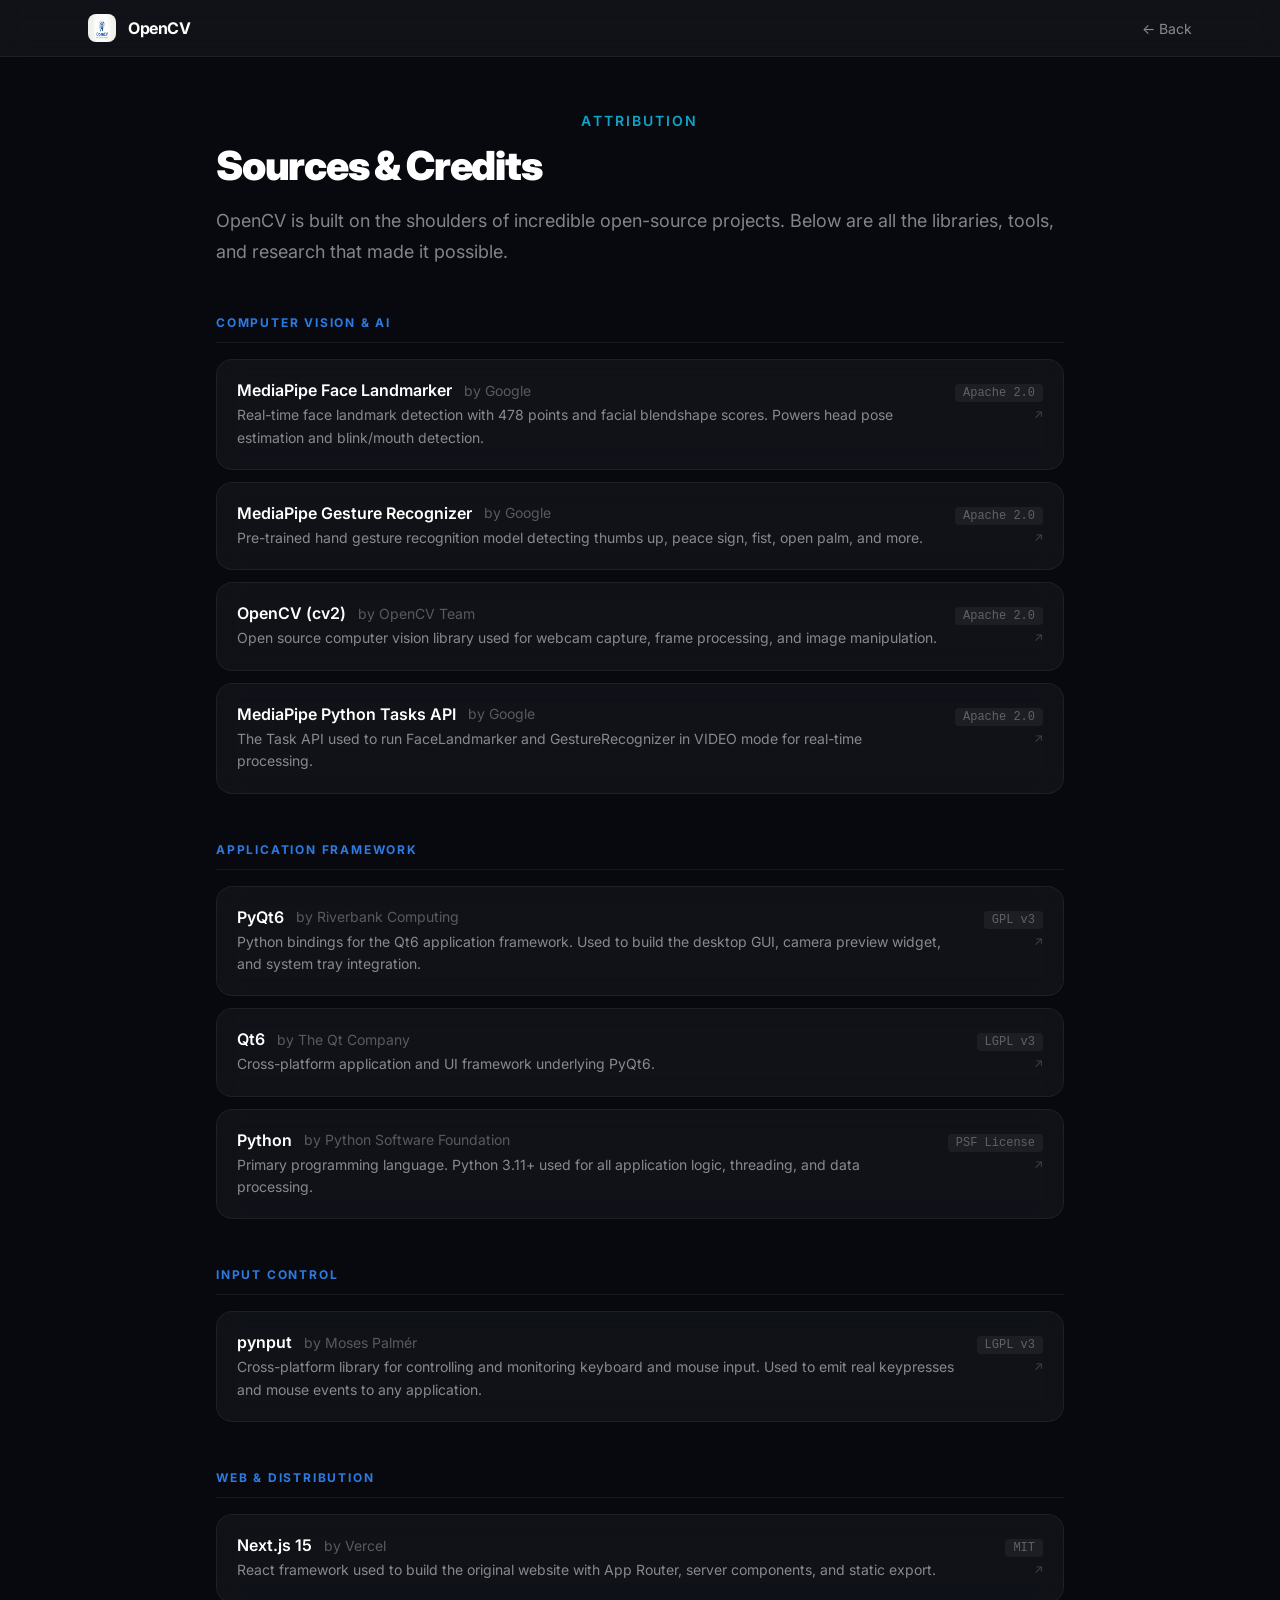
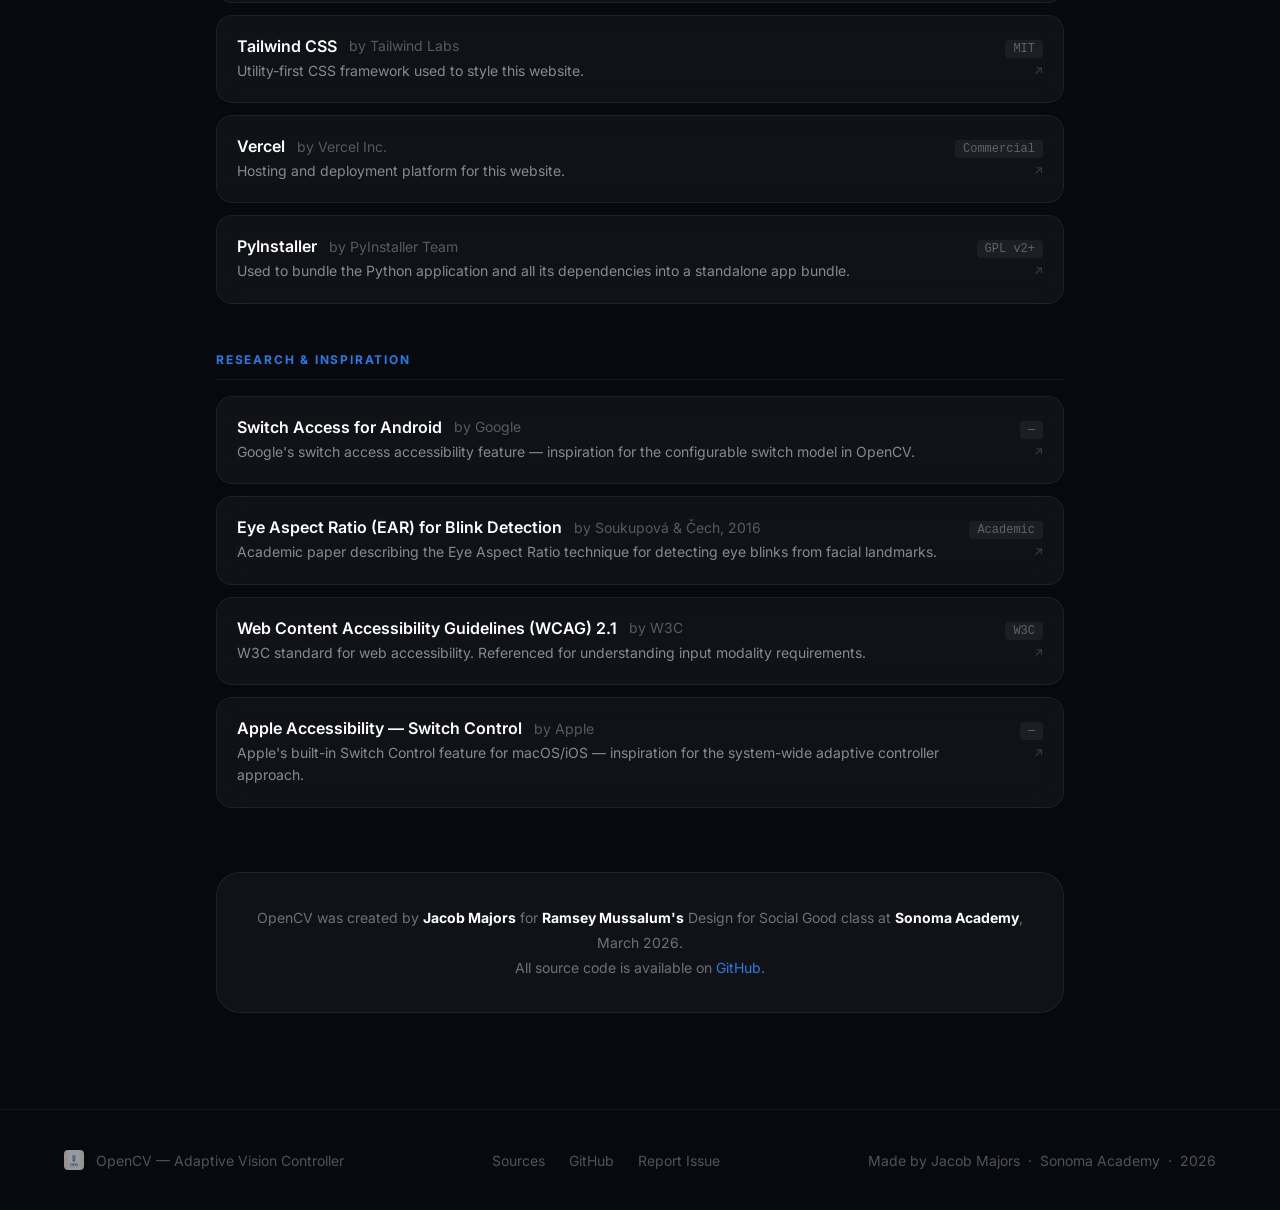
==== sources.html @ 39240621 "Add static HTML/CSS website for OpenCV browser version Co-Authored-By: Claude Sonnet 4.6 <noreply@an" ====
<!DOCTYPE html>
<html lang="en">
<head>
  <meta charset="UTF-8" />
  <meta name="viewport" content="width=device-width, initial-scale=1.0" />
  <title>Sources & Credits — OpenCV</title>
  <link rel="preconnect" href="https://fonts.googleapis.com" />
  <link rel="preconnect" href="https://fonts.gstatic.com" crossorigin />
  <link href="https://fonts.googleapis.com/css2?family=Inter:wght@400;500;600;700;800;900&display=swap" rel="stylesheet" />
  <link rel="stylesheet" href="style.css" />
</head>
<body>
  <!-- Nav -->
  <nav class="nav">
    <div class="nav-inner">
      <a href="index.html" class="nav-logo">
        <img src="logo.png" alt="OpenCV" width="28" height="28" class="logo-img" onerror="this.style.display='none'" />
        <span class="nav-brand">OpenCV</span>
      </a>
      <a href="index.html" style="font-size:0.875rem; color:rgba(255,255,255,0.5); transition:color 0.2s;"
         onmouseover="this.style.color='#fff'" onmouseout="this.style.color='rgba(255,255,255,0.5)'">
        ← Back
      </a>
    </div>
  </nav>

  <main style="padding-top:7rem; padding-bottom:6rem; padding-left:1.5rem; padding-right:1.5rem; max-width:896px; margin:0 auto;">

    <div class="sources-header">
      <span class="label-teal">Attribution</span>
      <h1>Sources &amp; Credits</h1>
      <p>
        OpenCV is built on the shoulders of incredible open-source projects.
        Below are all the libraries, tools, and research that made it possible.
      </p>
    </div>

    <div class="sources-groups">

      <!-- Computer Vision & AI -->
      <div>
        <div class="sources-group-title">Computer Vision &amp; AI</div>
        <div class="sources-items">
          <a href="https://ai.google.dev/edge/mediapipe/solutions/vision/face_landmarker" target="_blank" rel="noopener noreferrer" class="source-card">
            <div class="source-card-inner">
              <div class="source-meta">
                <div class="source-name-row">
                  <span class="source-name">MediaPipe Face Landmarker</span>
                  <span class="source-author">by Google</span>
                </div>
                <p class="source-desc">Real-time face landmark detection with 478 points and facial blendshape scores. Powers head pose estimation and blink/mouth detection.</p>
              </div>
              <div class="source-right">
                <span class="source-license">Apache 2.0</span>
                <div class="source-arrow">↗</div>
              </div>
            </div>
          </a>
          <a href="https://ai.google.dev/edge/mediapipe/solutions/vision/gesture_recognizer" target="_blank" rel="noopener noreferrer" class="source-card">
            <div class="source-card-inner">
              <div class="source-meta">
                <div class="source-name-row">
                  <span class="source-name">MediaPipe Gesture Recognizer</span>
                  <span class="source-author">by Google</span>
                </div>
                <p class="source-desc">Pre-trained hand gesture recognition model detecting thumbs up, peace sign, fist, open palm, and more.</p>
              </div>
              <div class="source-right">
                <span class="source-license">Apache 2.0</span>
                <div class="source-arrow">↗</div>
              </div>
            </div>
          </a>
          <a href="https://opencv.org" target="_blank" rel="noopener noreferrer" class="source-card">
            <div class="source-card-inner">
              <div class="source-meta">
                <div class="source-name-row">
                  <span class="source-name">OpenCV (cv2)</span>
                  <span class="source-author">by OpenCV Team</span>
                </div>
                <p class="source-desc">Open source computer vision library used for webcam capture, frame processing, and image manipulation.</p>
              </div>
              <div class="source-right">
                <span class="source-license">Apache 2.0</span>
                <div class="source-arrow">↗</div>
              </div>
            </div>
          </a>
          <a href="https://ai.google.dev/edge/mediapipe/solutions/guide" target="_blank" rel="noopener noreferrer" class="source-card">
            <div class="source-card-inner">
              <div class="source-meta">
                <div class="source-name-row">
                  <span class="source-name">MediaPipe Python Tasks API</span>
                  <span class="source-author">by Google</span>
                </div>
                <p class="source-desc">The Task API used to run FaceLandmarker and GestureRecognizer in VIDEO mode for real-time processing.</p>
              </div>
              <div class="source-right">
                <span class="source-license">Apache 2.0</span>
                <div class="source-arrow">↗</div>
              </div>
            </div>
          </a>
        </div>
      </div>

      <!-- Application Framework -->
      <div>
        <div class="sources-group-title">Application Framework</div>
        <div class="sources-items">
          <a href="https://www.riverbankcomputing.com/software/pyqt/" target="_blank" rel="noopener noreferrer" class="source-card">
            <div class="source-card-inner">
              <div class="source-meta">
                <div class="source-name-row">
                  <span class="source-name">PyQt6</span>
                  <span class="source-author">by Riverbank Computing</span>
                </div>
                <p class="source-desc">Python bindings for the Qt6 application framework. Used to build the desktop GUI, camera preview widget, and system tray integration.</p>
              </div>
              <div class="source-right">
                <span class="source-license">GPL v3</span>
                <div class="source-arrow">↗</div>
              </div>
            </div>
          </a>
          <a href="https://www.qt.io" target="_blank" rel="noopener noreferrer" class="source-card">
            <div class="source-card-inner">
              <div class="source-meta">
                <div class="source-name-row">
                  <span class="source-name">Qt6</span>
                  <span class="source-author">by The Qt Company</span>
                </div>
                <p class="source-desc">Cross-platform application and UI framework underlying PyQt6.</p>
              </div>
              <div class="source-right">
                <span class="source-license">LGPL v3</span>
                <div class="source-arrow">↗</div>
              </div>
            </div>
          </a>
          <a href="https://www.python.org" target="_blank" rel="noopener noreferrer" class="source-card">
            <div class="source-card-inner">
              <div class="source-meta">
                <div class="source-name-row">
                  <span class="source-name">Python</span>
                  <span class="source-author">by Python Software Foundation</span>
                </div>
                <p class="source-desc">Primary programming language. Python 3.11+ used for all application logic, threading, and data processing.</p>
              </div>
              <div class="source-right">
                <span class="source-license">PSF License</span>
                <div class="source-arrow">↗</div>
              </div>
            </div>
          </a>
        </div>
      </div>

      <!-- Input Control -->
      <div>
        <div class="sources-group-title">Input Control</div>
        <div class="sources-items">
          <a href="https://pynput.readthedocs.io" target="_blank" rel="noopener noreferrer" class="source-card">
            <div class="source-card-inner">
              <div class="source-meta">
                <div class="source-name-row">
                  <span class="source-name">pynput</span>
                  <span class="source-author">by Moses Palmér</span>
                </div>
                <p class="source-desc">Cross-platform library for controlling and monitoring keyboard and mouse input. Used to emit real keypresses and mouse events to any application.</p>
              </div>
              <div class="source-right">
                <span class="source-license">LGPL v3</span>
                <div class="source-arrow">↗</div>
              </div>
            </div>
          </a>
        </div>
      </div>

      <!-- Web & Distribution -->
      <div>
        <div class="sources-group-title">Web &amp; Distribution</div>
        <div class="sources-items">
          <a href="https://nextjs.org" target="_blank" rel="noopener noreferrer" class="source-card">
            <div class="source-card-inner">
              <div class="source-meta">
                <div class="source-name-row">
                  <span class="source-name">Next.js 15</span>
                  <span class="source-author">by Vercel</span>
                </div>
                <p class="source-desc">React framework used to build the original website with App Router, server components, and static export.</p>
              </div>
              <div class="source-right">
                <span class="source-license">MIT</span>
                <div class="source-arrow">↗</div>
              </div>
            </div>
          </a>
          <a href="https://tailwindcss.com" target="_blank" rel="noopener noreferrer" class="source-card">
            <div class="source-card-inner">
              <div class="source-meta">
                <div class="source-name-row">
                  <span class="source-name">Tailwind CSS</span>
                  <span class="source-author">by Tailwind Labs</span>
                </div>
                <p class="source-desc">Utility-first CSS framework used to style this website.</p>
              </div>
              <div class="source-right">
                <span class="source-license">MIT</span>
                <div class="source-arrow">↗</div>
              </div>
            </div>
          </a>
          <a href="https://vercel.com" target="_blank" rel="noopener noreferrer" class="source-card">
            <div class="source-card-inner">
              <div class="source-meta">
                <div class="source-name-row">
                  <span class="source-name">Vercel</span>
                  <span class="source-author">by Vercel Inc.</span>
                </div>
                <p class="source-desc">Hosting and deployment platform for this website.</p>
              </div>
              <div class="source-right">
                <span class="source-license">Commercial</span>
                <div class="source-arrow">↗</div>
              </div>
            </div>
          </a>
          <a href="https://pyinstaller.org" target="_blank" rel="noopener noreferrer" class="source-card">
            <div class="source-card-inner">
              <div class="source-meta">
                <div class="source-name-row">
                  <span class="source-name">PyInstaller</span>
                  <span class="source-author">by PyInstaller Team</span>
                </div>
                <p class="source-desc">Used to bundle the Python application and all its dependencies into a standalone app bundle.</p>
              </div>
              <div class="source-right">
                <span class="source-license">GPL v2+</span>
                <div class="source-arrow">↗</div>
              </div>
            </div>
          </a>
        </div>
      </div>

      <!-- Research & Inspiration -->
      <div>
        <div class="sources-group-title">Research &amp; Inspiration</div>
        <div class="sources-items">
          <a href="https://support.google.com/accessibility/android/answer/6122836" target="_blank" rel="noopener noreferrer" class="source-card">
            <div class="source-card-inner">
              <div class="source-meta">
                <div class="source-name-row">
                  <span class="source-name">Switch Access for Android</span>
                  <span class="source-author">by Google</span>
                </div>
                <p class="source-desc">Google's switch access accessibility feature — inspiration for the configurable switch model in OpenCV.</p>
              </div>
              <div class="source-right">
                <span class="source-license">—</span>
                <div class="source-arrow">↗</div>
              </div>
            </div>
          </a>
          <a href="https://vision.fe.uni-lj.si/cvww2016/proceedings/papers/05.pdf" target="_blank" rel="noopener noreferrer" class="source-card">
            <div class="source-card-inner">
              <div class="source-meta">
                <div class="source-name-row">
                  <span class="source-name">Eye Aspect Ratio (EAR) for Blink Detection</span>
                  <span class="source-author">by Soukupová &amp; Čech, 2016</span>
                </div>
                <p class="source-desc">Academic paper describing the Eye Aspect Ratio technique for detecting eye blinks from facial landmarks.</p>
              </div>
              <div class="source-right">
                <span class="source-license">Academic</span>
                <div class="source-arrow">↗</div>
              </div>
            </div>
          </a>
          <a href="https://www.w3.org/TR/WCAG21/" target="_blank" rel="noopener noreferrer" class="source-card">
            <div class="source-card-inner">
              <div class="source-meta">
                <div class="source-name-row">
                  <span class="source-name">Web Content Accessibility Guidelines (WCAG) 2.1</span>
                  <span class="source-author">by W3C</span>
                </div>
                <p class="source-desc">W3C standard for web accessibility. Referenced for understanding input modality requirements.</p>
              </div>
              <div class="source-right">
                <span class="source-license">W3C</span>
                <div class="source-arrow">↗</div>
              </div>
            </div>
          </a>
          <a href="https://support.apple.com/guide/iphone/switch-control-settings-iphe609e3438/ios" target="_blank" rel="noopener noreferrer" class="source-card">
            <div class="source-card-inner">
              <div class="source-meta">
                <div class="source-name-row">
                  <span class="source-name">Apple Accessibility — Switch Control</span>
                  <span class="source-author">by Apple</span>
                </div>
                <p class="source-desc">Apple's built-in Switch Control feature for macOS/iOS — inspiration for the system-wide adaptive controller approach.</p>
              </div>
              <div class="source-right">
                <span class="source-license">—</span>
                <div class="source-arrow">↗</div>
              </div>
            </div>
          </a>
        </div>
      </div>

    </div><!-- /sources-groups -->

    <div class="sources-attribution">
      <p>
        OpenCV was created by <strong>Jacob Majors</strong> for
        <strong>Ramsey Mussalum's</strong> Design for Social Good class
        at <strong>Sonoma Academy</strong>, March 2026.<br />
        All source code is available on
        <a href="https://github.com/troypappas1/Plotter" target="_blank" rel="noopener noreferrer">GitHub</a>.
      </p>
    </div>

  </main>

  <!-- Footer -->
  <footer class="footer">
    <div class="footer-inner">
      <div class="footer-logo">
        <img src="logo.png" alt="" width="20" height="20" class="footer-logo-img" onerror="this.style.display='none'" />
        <span>OpenCV — Adaptive Vision Controller</span>
      </div>
      <div class="footer-links">
        <a href="sources.html">Sources</a>
        <a href="https://github.com/troypappas1/Plotter" target="_blank" rel="noopener noreferrer">GitHub</a>
        <a href="https://github.com/troypappas1/Plotter/issues/new" target="_blank" rel="noopener noreferrer">Report Issue</a>
      </div>
      <span>Made by Jacob Majors &nbsp;·&nbsp; Sonoma Academy &nbsp;·&nbsp; 2026</span>
    </div>
  </footer>
</body>
</html>
---- style.css ----
/* ── Reset & Base ── */
*, *::before, *::after { box-sizing: border-box; margin: 0; padding: 0; }

html { scroll-behavior: smooth; }

body {
  font-family: "Inter", system-ui, sans-serif;
  background: #07090f;
  color: #e8eaf0;
  -webkit-font-smoothing: antialiased;
  -moz-osx-font-smoothing: grayscale;
}

a { text-decoration: none; color: inherit; }

img { display: block; max-width: 100%; }

/* ── Design tokens ── */
:root {
  --brand: #1a52a0;
  --brand-light: #2d7ae0;
  --brand-dark: #0d3575;
  --teal: #0ea5c8;
}

/* ── Utilities ── */
.gradient-text {
  background: linear-gradient(135deg, var(--brand-light), var(--teal));
  -webkit-background-clip: text;
  -webkit-text-fill-color: transparent;
  background-clip: text;
}

.glass {
  background: rgba(255, 255, 255, 0.04);
  backdrop-filter: blur(12px);
  -webkit-backdrop-filter: blur(12px);
}

.glow {
  box-shadow: 0 0 40px rgba(45, 122, 224, 0.25);
}

/* ── Nav ── */
.nav {
  position: fixed;
  top: 0;
  left: 0;
  right: 0;
  z-index: 50;
  background: rgba(255, 255, 255, 0.04);
  backdrop-filter: blur(12px);
  -webkit-backdrop-filter: blur(12px);
  border-bottom: 1px solid rgba(255, 255, 255, 0.06);
}

.nav-inner {
  max-width: 1152px;
  margin: 0 auto;
  padding: 0 1.5rem;
  height: 3.5rem;
  display: flex;
  align-items: center;
  justify-content: space-between;
}

.nav-logo {
  display: flex;
  align-items: center;
  gap: 0.75rem;
}

.logo-img {
  border-radius: 0.5rem;
}

.nav-brand {
  font-weight: 700;
  color: #fff;
  letter-spacing: -0.025em;
}

.nav-links {
  display: flex;
  align-items: center;
  gap: 1.5rem;
  font-size: 0.875rem;
  color: rgba(255, 255, 255, 0.6);
}

.nav-links a {
  transition: color 0.2s;
}

.nav-links a:hover { color: #fff; }

.btn-download-sm {
  padding: 0.375rem 1rem;
  border-radius: 9999px;
  background: var(--brand);
  color: #fff !important;
  font-size: 0.75rem;
  font-weight: 600;
  transition: background 0.2s;
}

.btn-download-sm:hover { background: var(--brand-light); }

/* ── Hero ── */
.hero {
  padding: 8rem 1.5rem 6rem;
  text-align: center;
  position: relative;
  overflow: hidden;
}

.hero-glow {
  position: absolute;
  border-radius: 9999px;
  pointer-events: none;
}

.hero-glow-1 {
  top: 33%;
  left: 50%;
  transform: translate(-50%, -50%);
  width: 600px;
  height: 600px;
  background: rgba(26, 82, 160, 0.1);
  filter: blur(80px);
}

.hero-glow-2 {
  top: 50%;
  left: 50%;
  transform: translate(-50%, -50%);
  width: 300px;
  height: 300px;
  background: rgba(14, 165, 200, 0.05);
  filter: blur(60px);
}

.hero-content {
  position: relative;
  max-width: 896px;
  margin: 0 auto;
}

.badge {
  display: inline-flex;
  align-items: center;
  gap: 0.5rem;
  padding: 0.5rem 1rem;
  border-radius: 9999px;
  background: rgba(255, 255, 255, 0.04);
  backdrop-filter: blur(12px);
  font-size: 0.875rem;
  color: rgba(255, 255, 255, 0.6);
  margin-bottom: 2rem;
}

.badge-dot {
  width: 0.5rem;
  height: 0.5rem;
  border-radius: 9999px;
  background: var(--teal);
  animation: pulse 2s ease-in-out infinite;
}

@keyframes pulse {
  0%, 100% { opacity: 1; }
  50% { opacity: 0.4; }
}

.hero-logo-wrap {
  display: flex;
  justify-content: center;
  margin-bottom: 2rem;
}

.logo-img-lg {
  border-radius: 1.5rem;
}

.hero-title {
  font-size: clamp(2.5rem, 7vw, 4.5rem);
  font-weight: 900;
  letter-spacing: -0.04em;
  color: #fff;
  margin-bottom: 1.5rem;
  line-height: 1.1;
}

.hero-sub {
  font-size: 1.25rem;
  color: rgba(255, 255, 255, 0.5);
  max-width: 640px;
  margin: 0 auto 2.5rem;
  line-height: 1.7;
}

.hero-actions {
  display: flex;
  flex-wrap: wrap;
  align-items: center;
  justify-content: center;
  gap: 1rem;
}

.btn-primary {
  display: inline-flex;
  align-items: center;
  gap: 0.75rem;
  padding: 1rem 2rem;
  border-radius: 1rem;
  background: var(--brand);
  color: #fff;
  font-weight: 700;
  font-size: 1.125rem;
  transition: background 0.2s, transform 0.2s;
}

.btn-primary:hover {
  background: var(--brand-light);
  transform: translateY(-1px);
}

.btn-label {
  color: rgba(255, 255, 255, 0.5);
  font-weight: 400;
  font-size: 0.875rem;
}

.btn-ghost {
  display: inline-flex;
  align-items: center;
  gap: 0.5rem;
  padding: 1rem 2rem;
  border-radius: 1rem;
  background: rgba(255, 255, 255, 0.04);
  backdrop-filter: blur(12px);
  color: #fff;
  font-weight: 600;
  font-size: 1.125rem;
  border: 1px solid rgba(255, 255, 255, 0.08);
  transition: background 0.2s, transform 0.2s;
}

.btn-ghost:hover {
  background: rgba(255, 255, 255, 0.1);
  transform: translateY(-1px);
}

.hero-note {
  margin-top: 1.5rem;
  font-size: 0.875rem;
  color: rgba(255, 255, 255, 0.3);
}

/* ── Sections ── */
.section {
  padding: 6rem 1.5rem;
}

.section-border {
  border-top: 1px solid rgba(255, 255, 255, 0.06);
}

.section-inner {
  max-width: 1152px;
  margin: 0 auto;
}

.section-header {
  text-align: center;
  margin-bottom: 4rem;
}

.section-title {
  font-size: clamp(1.75rem, 4vw, 2.5rem);
  font-weight: 900;
  color: #fff;
  letter-spacing: -0.03em;
  margin-bottom: 1rem;
}

.section-sub {
  font-size: 1.125rem;
  color: rgba(255, 255, 255, 0.5);
  max-width: 512px;
  margin: 0 auto;
  line-height: 1.7;
}

/* ── Features grid ── */
.features-grid {
  display: grid;
  grid-template-columns: repeat(auto-fit, minmax(260px, 1fr));
  gap: 1rem;
}

.card {
  background: rgba(255, 255, 255, 0.04);
  backdrop-filter: blur(12px);
  border-radius: 1rem;
  padding: 1.5rem;
  border: 1px solid rgba(255, 255, 255, 0.06);
  transition: background 0.2s;
}

.card:hover { background: rgba(255, 255, 255, 0.07); }

.card-icon {
  font-size: 2.25rem;
  margin-bottom: 1rem;
}

.card h3 {
  color: #fff;
  font-weight: 700;
  font-size: 1.125rem;
  margin-bottom: 0.5rem;
}

.card p {
  color: rgba(255, 255, 255, 0.5);
  font-size: 0.875rem;
  line-height: 1.6;
}

/* ── Steps grid ── */
.steps-grid {
  display: grid;
  grid-template-columns: repeat(auto-fit, minmax(180px, 1fr));
  gap: 1.5rem;
}

.step {
  text-align: center;
}

.step-num {
  width: 3rem;
  height: 3rem;
  border-radius: 0.75rem;
  background: rgba(26, 82, 160, 0.2);
  border: 1px solid rgba(45, 122, 224, 0.3);
  display: flex;
  align-items: center;
  justify-content: center;
  color: var(--brand-light);
  font-weight: 900;
  font-size: 1.25rem;
  margin: 0 auto 1rem;
}

.step h3 {
  color: #fff;
  font-weight: 700;
  margin-bottom: 0.5rem;
}

.step p {
  color: rgba(255, 255, 255, 0.4);
  font-size: 0.875rem;
  line-height: 1.6;
}

/* ── Story ── */
.label-teal {
  color: var(--teal);
  font-size: 0.875rem;
  font-weight: 600;
  letter-spacing: 0.15em;
  text-transform: uppercase;
  display: block;
  text-align: center;
}

.story-card {
  border-radius: 1.5rem;
  padding: 2rem 3rem;
  border: 1px solid rgba(255, 255, 255, 0.06);
  display: flex;
  flex-direction: column;
  gap: 1.5rem;
  color: rgba(255, 255, 255, 0.7);
  font-size: 1.125rem;
  line-height: 1.75;
}

.story-card strong { color: #fff; }

.story-footer {
  padding-top: 1rem;
  border-top: 1px solid rgba(255, 255, 255, 0.1);
}

.story-footer p {
  color: rgba(255, 255, 255, 0.4);
  font-size: 1rem;
}

/* ── CTA center ── */
.cta-center { text-align: center; }

/* ── Footer ── */
.footer {
  border-top: 1px solid rgba(255, 255, 255, 0.06);
  padding: 2.5rem 1.5rem;
}

.footer-inner {
  max-width: 1152px;
  margin: 0 auto;
  display: flex;
  flex-wrap: wrap;
  align-items: center;
  justify-content: space-between;
  gap: 1rem;
  font-size: 0.875rem;
  color: rgba(255, 255, 255, 0.3);
}

.footer-logo {
  display: flex;
  align-items: center;
  gap: 0.75rem;
}

.footer-logo-img {
  border-radius: 0.25rem;
  opacity: 0.6;
}

.footer-links {
  display: flex;
  align-items: center;
  gap: 1.5rem;
}

.footer-links a {
  transition: color 0.2s;
}

.footer-links a:hover { color: rgba(255, 255, 255, 0.6); }

/* ── Sources page ── */
.sources-header {
  margin-bottom: 3rem;
}

.sources-header h1 {
  font-size: 2.5rem;
  font-weight: 900;
  color: #fff;
  letter-spacing: -0.03em;
  margin-top: 0.75rem;
  margin-bottom: 1rem;
}

.sources-header p {
  font-size: 1.125rem;
  color: rgba(255, 255, 255, 0.5);
  line-height: 1.7;
}

.sources-groups {
  display: flex;
  flex-direction: column;
  gap: 3rem;
}

.sources-group-title {
  font-size: 0.75rem;
  font-weight: 700;
  letter-spacing: 0.15em;
  text-transform: uppercase;
  color: var(--brand-light);
  margin-bottom: 1rem;
  padding-bottom: 0.75rem;
  border-bottom: 1px solid rgba(255, 255, 255, 0.06);
}

.sources-items {
  display: flex;
  flex-direction: column;
  gap: 0.75rem;
}

.source-card {
  display: block;
  background: rgba(255, 255, 255, 0.04);
  backdrop-filter: blur(12px);
  border-radius: 1rem;
  padding: 1.25rem;
  border: 1px solid rgba(255, 255, 255, 0.06);
  transition: background 0.2s;
}

.source-card:hover { background: rgba(255, 255, 255, 0.07); }

.source-card-inner {
  display: flex;
  align-items: flex-start;
  justify-content: space-between;
  gap: 1rem;
}

.source-meta {
  flex: 1;
}

.source-name-row {
  display: flex;
  align-items: center;
  gap: 0.75rem;
  margin-bottom: 0.25rem;
}

.source-name {
  color: #fff;
  font-weight: 600;
  transition: color 0.2s;
}

.source-card:hover .source-name { color: var(--brand-light); }

.source-author {
  color: rgba(255, 255, 255, 0.3);
  font-size: 0.875rem;
}

.source-desc {
  color: rgba(255, 255, 255, 0.5);
  font-size: 0.875rem;
  line-height: 1.6;
}

.source-right {
  flex-shrink: 0;
  text-align: right;
}

.source-license {
  display: inline-block;
  padding: 0.125rem 0.5rem;
  border-radius: 0.25rem;
  background: rgba(255, 255, 255, 0.05);
  color: rgba(255, 255, 255, 0.3);
  font-family: monospace;
  font-size: 0.75rem;
}

.source-arrow {
  color: rgba(255, 255, 255, 0.2);
  font-size: 0.75rem;
  margin-top: 0.25rem;
  transition: color 0.2s;
}

.source-card:hover .source-arrow { color: rgba(45, 122, 224, 0.6); }

.sources-attribution {
  margin-top: 4rem;
  background: rgba(255, 255, 255, 0.04);
  border-radius: 1.5rem;
  padding: 2rem;
  text-align: center;
  border: 1px solid rgba(255, 255, 255, 0.06);
}

.sources-attribution p {
  color: rgba(255, 255, 255, 0.4);
  font-size: 0.875rem;
  line-height: 1.8;
}

.sources-attribution strong { color: #fff; }

.sources-attribution a {
  color: var(--brand-light);
}

.sources-attribution a:hover { text-decoration: underline; }

/* ── Responsive ── */
@media (max-width: 640px) {
  .nav-links { gap: 1rem; font-size: 0.8rem; }
  .story-card { padding: 1.5rem; }
  .footer-inner { flex-direction: column; text-align: center; }
  .footer-links { justify-content: center; }
}
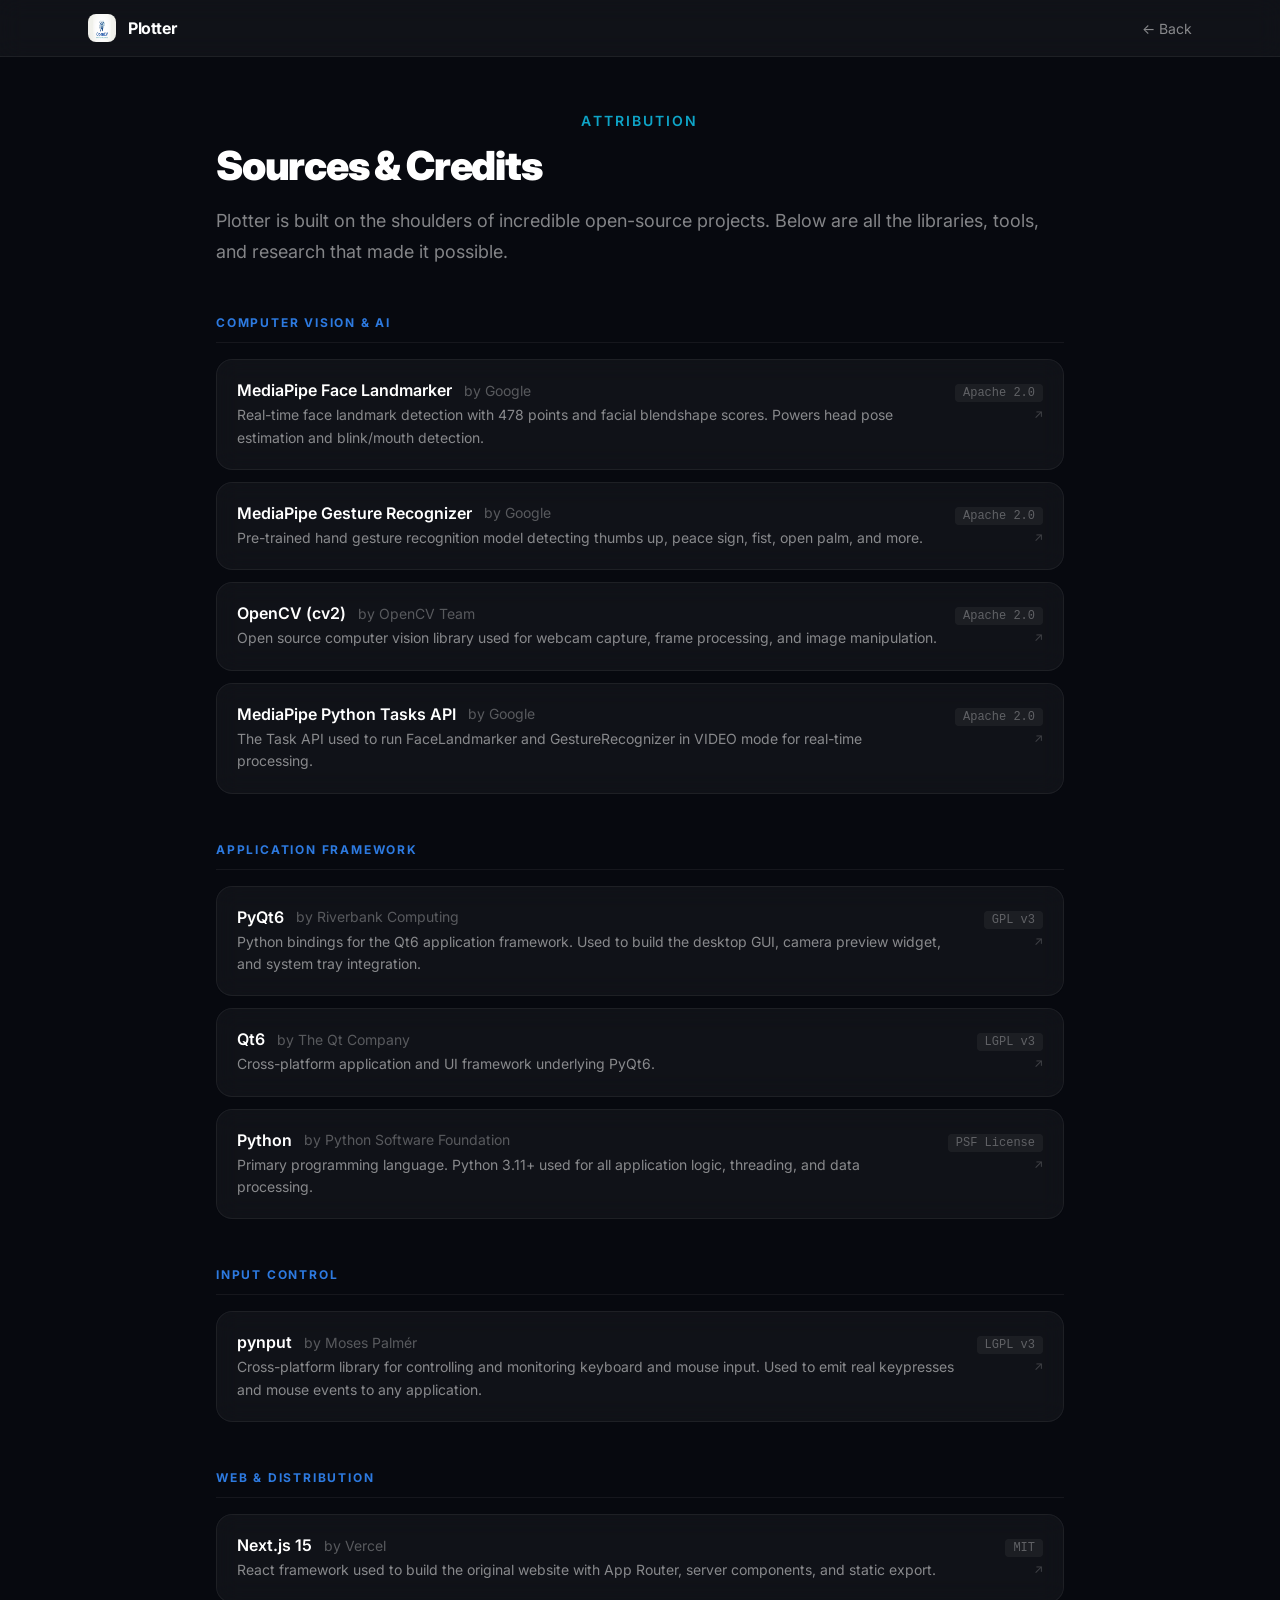
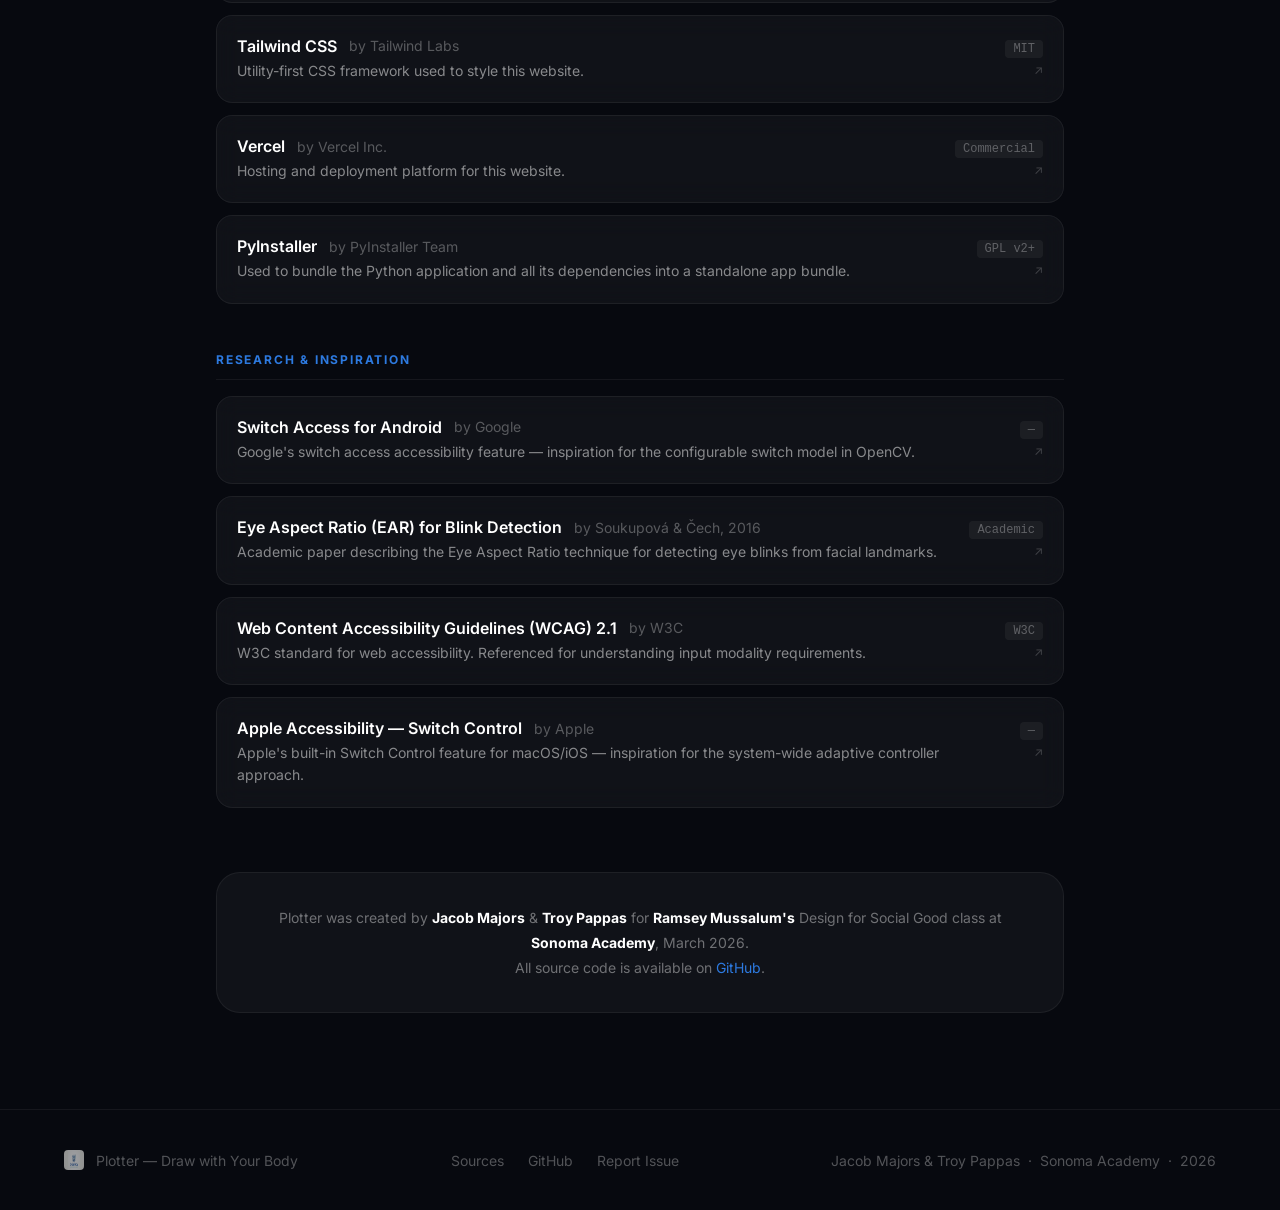
==== commit 048ac9d0: "Rebuild as Plotter: live browser drawing demo, updated branding and story - Reframed from adaptive c" ====
--- a/sources.html
+++ b/sources.html
@@ -3,7 +3,7 @@
 <head>
   <meta charset="UTF-8" />
   <meta name="viewport" content="width=device-width, initial-scale=1.0" />
-  <title>Sources & Credits — OpenCV</title>
+  <title>Sources & Credits — Plotter</title>
   <link rel="preconnect" href="https://fonts.googleapis.com" />
   <link rel="preconnect" href="https://fonts.gstatic.com" crossorigin />
   <link href="https://fonts.googleapis.com/css2?family=Inter:wght@400;500;600;700;800;900&display=swap" rel="stylesheet" />
@@ -15,7 +15,7 @@
     <div class="nav-inner">
       <a href="index.html" class="nav-logo">
         <img src="logo.png" alt="OpenCV" width="28" height="28" class="logo-img" onerror="this.style.display='none'" />
-        <span class="nav-brand">OpenCV</span>
+        <span class="nav-brand">Plotter</span>
       </a>
       <a href="index.html" style="font-size:0.875rem; color:rgba(255,255,255,0.5); transition:color 0.2s;"
          onmouseover="this.style.color='#fff'" onmouseout="this.style.color='rgba(255,255,255,0.5)'">
@@ -30,7 +30,7 @@
       <span class="label-teal">Attribution</span>
       <h1>Sources &amp; Credits</h1>
       <p>
-        OpenCV is built on the shoulders of incredible open-source projects.
+        Plotter is built on the shoulders of incredible open-source projects.
         Below are all the libraries, tools, and research that made it possible.
       </p>
     </div>
@@ -316,7 +316,7 @@
 
     <div class="sources-attribution">
       <p>
-        OpenCV was created by <strong>Jacob Majors</strong> for
+        Plotter was created by <strong>Jacob Majors</strong> &amp; <strong>Troy Pappas</strong> for
         <strong>Ramsey Mussalum's</strong> Design for Social Good class
         at <strong>Sonoma Academy</strong>, March 2026.<br />
         All source code is available on
@@ -331,14 +331,14 @@
     <div class="footer-inner">
       <div class="footer-logo">
         <img src="logo.png" alt="" width="20" height="20" class="footer-logo-img" onerror="this.style.display='none'" />
-        <span>OpenCV — Adaptive Vision Controller</span>
+        <span>Plotter — Draw with Your Body</span>
       </div>
       <div class="footer-links">
         <a href="sources.html">Sources</a>
         <a href="https://github.com/troypappas1/Plotter" target="_blank" rel="noopener noreferrer">GitHub</a>
         <a href="https://github.com/troypappas1/Plotter/issues/new" target="_blank" rel="noopener noreferrer">Report Issue</a>
       </div>
-      <span>Made by Jacob Majors &nbsp;·&nbsp; Sonoma Academy &nbsp;·&nbsp; 2026</span>
+      <span>Jacob Majors &amp; Troy Pappas &nbsp;·&nbsp; Sonoma Academy &nbsp;·&nbsp; 2026</span>
     </div>
   </footer>
 </body>
--- a/style.css
+++ b/style.css
@@ -584,10 +584,159 @@
 
 .sources-attribution a:hover { text-decoration: underline; }
 
+/* ── Demo section ── */
+.demo-layout {
+  display: grid;
+  grid-template-columns: 260px 1fr;
+  gap: 1.5rem;
+  align-items: start;
+}
+
+.demo-controls {
+  border-radius: 1rem;
+  padding: 1.25rem;
+  border: 1px solid rgba(255,255,255,0.06);
+  display: flex;
+  flex-direction: column;
+  gap: 1.25rem;
+}
+
+.control-group {
+  display: flex;
+  flex-direction: column;
+  gap: 0.5rem;
+}
+
+.control-label {
+  font-size: 0.75rem;
+  font-weight: 600;
+  letter-spacing: 0.08em;
+  text-transform: uppercase;
+  color: rgba(255,255,255,0.4);
+}
+
+.radio-group {
+  display: flex;
+  flex-direction: column;
+  gap: 0.35rem;
+}
+
+.radio-btn {
+  display: flex;
+  align-items: center;
+  gap: 0.5rem;
+  font-size: 0.875rem;
+  color: rgba(255,255,255,0.7);
+  cursor: pointer;
+}
+
+.radio-btn input { accent-color: var(--brand-light); cursor: pointer; }
+
+.slider {
+  width: 100%;
+  accent-color: var(--brand-light);
+  cursor: pointer;
+}
+
+.slider-val {
+  font-size: 0.75rem;
+  color: rgba(255,255,255,0.4);
+  font-family: monospace;
+}
+
+.color-swatches {
+  display: flex;
+  flex-wrap: wrap;
+  gap: 0.5rem;
+}
+
+.swatch {
+  width: 1.75rem;
+  height: 1.75rem;
+  border-radius: 50%;
+  border: 2px solid transparent;
+  cursor: pointer;
+  transition: transform 0.15s, border-color 0.15s;
+}
+
+.swatch:hover { transform: scale(1.15); }
+.swatch.active { border-color: #fff; transform: scale(1.15); }
+
+.demo-buttons {
+  display: flex;
+  flex-direction: column;
+  gap: 0.5rem;
+}
+
+.demo-buttons .btn-primary,
+.demo-buttons .btn-ghost {
+  justify-content: center;
+  font-size: 0.875rem !important;
+  padding: 0.6rem 1rem !important;
+  border-radius: 0.75rem;
+}
+
+.status-msg {
+  font-size: 0.75rem;
+  color: rgba(255,255,255,0.35);
+  text-align: center;
+  font-family: monospace;
+}
+
+.demo-canvases {
+  display: flex;
+  flex-direction: column;
+  gap: 1rem;
+}
+
+.canvas-wrap {
+  position: relative;
+  border-radius: 1rem;
+  overflow: hidden;
+  background: #000;
+  border: 1px solid rgba(255,255,255,0.06);
+}
+
+.canvas-label {
+  position: absolute;
+  top: 0.5rem;
+  left: 0.75rem;
+  font-size: 0.7rem;
+  color: rgba(255,255,255,0.4);
+  letter-spacing: 0.06em;
+  text-transform: uppercase;
+  z-index: 2;
+  pointer-events: none;
+}
+
+.canvas-wrap video,
+.canvas-wrap canvas {
+  display: block;
+  width: 100%;
+  height: auto;
+  max-height: 300px;
+  object-fit: cover;
+}
+
+/* overlay canvas sits exactly on top of video */
+#overlayCanvas {
+  position: absolute;
+  top: 0; left: 0;
+  width: 100% !important;
+  height: 100% !important;
+}
+
 /* ── Responsive ── */
+@media (max-width: 900px) {
+  .demo-layout { grid-template-columns: 1fr; }
+  .demo-canvases { flex-direction: row; flex-wrap: wrap; }
+  .canvas-wrap { flex: 1; min-width: 260px; }
+}
+
 @media (max-width: 640px) {
   .nav-links { gap: 1rem; font-size: 0.8rem; }
   .story-card { padding: 1.5rem; }
   .footer-inner { flex-direction: column; text-align: center; }
   .footer-links { justify-content: center; }
-}
+  .demo-canvases { flex-direction: column; }
+}
